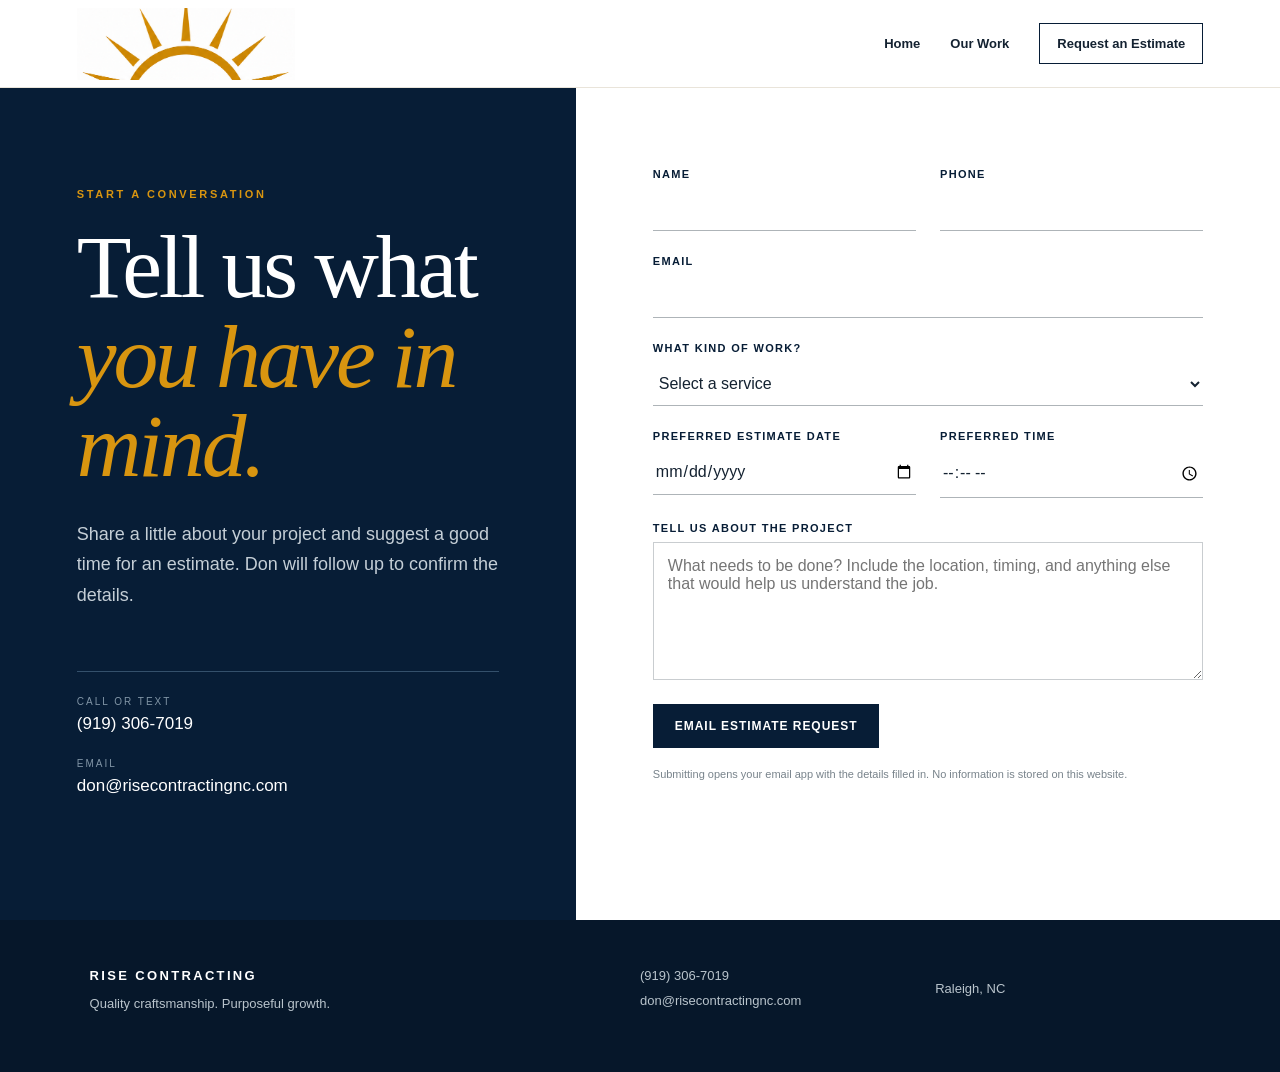
==== contact.html @ 8d482926 "initial placeholders" ====
<!doctype html>
<html lang="en"><head><meta charset="utf-8"><meta name="viewport" content="width=device-width,initial-scale=1"><title>Request an Estimate | Rise Contracting</title><link rel="stylesheet" href="styles.css"><script src="script.js" defer></script></head>
<body><header class="site-header"><a href="index.html" class="brand-logo"><img src="images/rise-contracting-logo.png" alt="Rise Contracting"></a><nav><a href="index.html">Home</a><a href="portfolio.html">Our Work</a><a href="contact.html" class="nav-cta">Request an Estimate</a></nav></header><main><section class="contact-layout"><div class="contact-intro"><p class="eyebrow gold">Start a conversation</p><h1>Tell us what<br><em>you have in mind.</em></h1><p>Share a little about your project and suggest a good time for an estimate. Don will follow up to confirm the details.</p><div class="contact-direct"><p><span>Call or text</span><a href="tel:+19193067019">(919) 306-7019</a></p><p><span>Email</span><a href="mailto:don@risecontractingnc.com">don@risecontractingnc.com</a></p></div></div>
<form class="estimate-form" id="estimate-form"><div class="field-row"><label>Name<input required name="name" autocomplete="name"></label><label>Phone<input required name="phone" type="tel" autocomplete="tel"></label></div><label>Email<input required name="email" type="email" autocomplete="email"></label><label>What kind of work?<select name="project" required><option value="" disabled selected>Select a service</option><option>Carpentry or home repair</option><option>Cabinet installation</option><option>Pressure washing</option><option>New-construction cleaning</option><option>Something else</option></select></label><div class="field-row"><label>Preferred estimate date<input name="date" type="date"></label><label>Preferred time<input name="time" type="time"></label></div><label>Tell us about the project<textarea required name="details" rows="6" placeholder="What needs to be done? Include the location, timing, and anything else that would help us understand the job."></textarea></label><button class="button primary" type="submit">Email Estimate Request</button><p class="form-note">Submitting opens your email app with the details filled in. No information is stored on this website.</p></form></section></main><footer><div><strong>RISE CONTRACTING</strong><p>Quality craftsmanship. Purposeful growth.</p></div><div><a href="tel:+19193067019">(919) 306-7019</a><a href="mailto:don@risecontractingnc.com">don@risecontractingnc.com</a></div><p>Raleigh, NC</p></footer></body></html>
---- styles.css ----
:root{--navy:#071d36;--navy2:#102e4e;--gold:#d89510;--cream:#f7f4ed;--ink:#142231;--muted:#5f6b73}*{box-sizing:border-box}html{scroll-behavior:smooth}body{margin:0;background:var(--cream);color:var(--ink);font-family:Arial,Helvetica,sans-serif}a{color:inherit;text-decoration:none}.site-header{height:88px;padding:0 clamp(24px,6vw,96px);display:flex;align-items:center;justify-content:space-between;background:#fff;border-bottom:1px solid #e9e4da;position:relative;z-index:3}.brand{display:flex;align-items:center;gap:12px;color:var(--navy);font-size:21px;font-weight:900;letter-spacing:.12em}.brand small{display:block;font-size:8px;letter-spacing:.34em;margin-top:2px}.brand-mark{display:grid;place-items:center;background:var(--gold);color:#fff;width:38px;height:38px;clip-path:polygon(50% 0,100% 38%,83% 100%,17% 100%,0 38%);font-size:19px}nav{display:flex;align-items:center;gap:30px;font-size:13px;font-weight:700}.nav-cta{border:1px solid var(--navy);padding:12px 17px}.hero{min-height:680px;display:grid;grid-template-columns:1.08fr .92fr;overflow:hidden;background:#fff}.hero-copy{padding:clamp(80px,10vw,145px) clamp(30px,7vw,110px);align-self:center}.eyebrow{font-size:11px;text-transform:uppercase;letter-spacing:.24em;font-weight:800;color:var(--navy2);margin:0 0 22px}.gold{color:var(--gold)}h1,h2{font-family:Georgia,'Times New Roman',serif;color:var(--navy);font-weight:400;letter-spacing:-.035em}h1{font-size:clamp(54px,6vw,88px);line-height:.97;margin:0 0 28px}h1 em{color:var(--gold);font-weight:400}.lede{max-width:650px;font-size:18px;line-height:1.75;color:var(--muted)}.button-row{display:flex;gap:14px;margin-top:38px;flex-wrap:wrap}.button{display:inline-block;padding:15px 22px;font-size:12px;font-weight:800;letter-spacing:.08em;text-transform:uppercase;transition:.2s}.button:hover{transform:translateY(-2px)}.primary{background:var(--navy);color:#fff}.secondary{border:1px solid #bac0c4}.light{background:#fff;color:var(--navy)}.hero-art{background:var(--navy);min-height:560px;position:relative;overflow:hidden;display:flex;align-items:flex-end;justify-content:center}.hero-art:after{content:"";position:absolute;inset:0;background:linear-gradient(150deg,transparent 50%,rgba(255,255,255,.06))}.sun{width:270px;height:270px;border-radius:50%;background:var(--gold);position:absolute;top:145px;left:50%;transform:translateX(-50%);box-shadow:0 0 0 26px rgba(216,149,16,.08),0 0 0 53px rgba(216,149,16,.05)}.roof{width:390px;height:390px;background:var(--navy2);position:absolute;transform:rotate(45deg);bottom:-185px}.roof-back{left:-50px;opacity:.8}.roof-front{right:-80px;background:#183d62;bottom:-145px}.hero-art p{position:relative;z-index:2;color:#fff;letter-spacing:.3em;font-size:10px;margin-bottom:42px}.principle-band{background:var(--navy);color:#ccd6de;text-align:center;padding:90px 24px}.principle-band h2,.closing-cta h2{color:#fff;font-size:clamp(38px,4.5vw,62px);margin:0 auto 24px;line-height:1.1}.principle-band>p:last-child{max-width:710px;margin:auto;line-height:1.75}.section{padding:110px clamp(24px,7vw,110px)}.section-heading{display:flex;align-items:end;justify-content:space-between;gap:30px;margin-bottom:52px}.section-heading h2{max-width:650px;font-size:clamp(38px,4vw,58px);margin:0}.service-grid{display:grid;grid-template-columns:repeat(3,1fr);border-top:1px solid #cbc5ba}.service-grid article{padding:34px 34px 20px 0;border-right:1px solid #cbc5ba;margin-right:34px}.service-grid article:last-child{border:0}.service-grid span{color:var(--gold);font-size:11px;font-weight:800;letter-spacing:.2em}.service-grid h3{color:var(--navy);font-size:20px;margin:32px 0 15px}.service-grid p{color:var(--muted);line-height:1.7}.mission{background:#e8e2d6;display:grid;grid-template-columns:1fr 1fr;gap:10vw}.mission h2{font-size:clamp(44px,5vw,68px);margin:0;line-height:1.08}.mission div:last-child{font-size:18px;line-height:1.75;color:#43515c}.closing-cta{text-align:center;background:var(--navy2);padding:100px 24px}footer{display:grid;grid-template-columns:2fr 1fr 1fr;gap:40px;background:#06172a;color:#b9c4cc;padding:48px clamp(24px,7vw,110px);font-size:13px;align-items:start}footer strong{color:#fff;letter-spacing:.18em}footer a{display:block;margin-bottom:10px}
.page-hero{background:var(--navy);padding:100px clamp(24px,8vw,130px);color:#c4ced6}.page-hero h1,.contact-intro h1{color:#fff;font-size:clamp(52px,7vw,92px);line-height:1;margin:0 0 28px}.page-hero h1 em,.contact-intro h1 em{color:var(--gold);font-weight:400}.page-hero>p:last-child{max-width:650px;font-size:18px;line-height:1.7}.portfolio-grid{padding:80px clamp(24px,7vw,110px) 110px;display:grid;grid-template-columns:1fr 1fr;gap:60px 34px}.project-card:nth-child(even){margin-top:75px}.project-image{aspect-ratio:4/3;display:grid;place-items:center;position:relative;overflow:hidden}.project-image:before,.project-image:after{content:"";position:absolute;width:65%;height:65%;border:1px solid rgba(255,255,255,.28);transform:rotate(35deg)}.project-image:after{width:35%;height:35%;transform:rotate(-28deg)}.project-image span{position:relative;z-index:2;color:#fff;font-size:10px;font-weight:800;letter-spacing:.2em}.project-image.gold{background:#c88c16}.project-image.blue{background:#264f72}.project-image.sand{background:#a58d6b}.project-image.navy{background:#071d36}.project-image.cream{background:#b8ad99}.project-image.slate{background:#526370}.project-copy{padding:22px 4px}.project-copy p{font-size:10px;letter-spacing:.2em;text-transform:uppercase;color:var(--gold);font-weight:800}.project-copy h2{font-size:30px;margin:10px 0}.project-copy span{color:var(--muted);line-height:1.6}.contact-layout{display:grid;grid-template-columns:.9fr 1.1fr;min-height:780px}.contact-intro{background:var(--navy);padding:100px clamp(24px,6vw,90px);color:#c4ced6}.contact-intro>p:nth-of-type(2){font-size:18px;line-height:1.7;max-width:520px}.contact-direct{border-top:1px solid #34506b;margin-top:60px;padding-top:24px}.contact-direct p{margin:0 0 24px}.contact-direct span{display:block;color:#8195a6;font-size:10px;text-transform:uppercase;letter-spacing:.2em;margin-bottom:7px}.contact-direct a{font-size:17px;color:#fff}.estimate-form{padding:80px clamp(24px,6vw,90px);background:#fff}.estimate-form label{display:block;font-size:11px;letter-spacing:.12em;text-transform:uppercase;font-weight:800;color:var(--navy);margin-bottom:24px}.estimate-form input,.estimate-form select,.estimate-form textarea{display:block;width:100%;border:0;border-bottom:1px solid #aeb4b8;background:transparent;padding:12px 2px;font:16px Arial;color:var(--ink);margin-top:8px;text-transform:none;letter-spacing:normal}.estimate-form textarea{border:1px solid #c9cdd0;padding:14px;resize:vertical}.field-row{display:grid;grid-template-columns:1fr 1fr;gap:24px}.estimate-form button{border:0;cursor:pointer}.form-note{font-size:11px;color:#78838b;line-height:1.5;margin-top:18px}
@media(max-width:800px){.site-header{height:auto;padding:18px 20px;align-items:flex-start}.site-header nav{gap:12px;font-size:11px}.site-header nav a:not(.nav-cta){display:none}.hero{grid-template-columns:1fr}.hero-copy{padding:80px 24px}.hero-art{min-height:420px}.service-grid,.mission{grid-template-columns:1fr}.service-grid article{border-right:0;border-bottom:1px solid #cbc5ba;margin:0}.section-heading{display:block}footer{grid-template-columns:1fr}.section{padding:80px 24px}.portfolio-grid{grid-template-columns:1fr}.project-card:nth-child(even){margin-top:0}.contact-layout{grid-template-columns:1fr}.field-row{grid-template-columns:1fr}.estimate-form{padding:60px 24px}}
.brand-logo{display:block;width:218px;height:72px;overflow:hidden;position:relative}.brand-logo img{position:absolute;width:218px;height:auto;max-width:none;left:0;top:-21px}
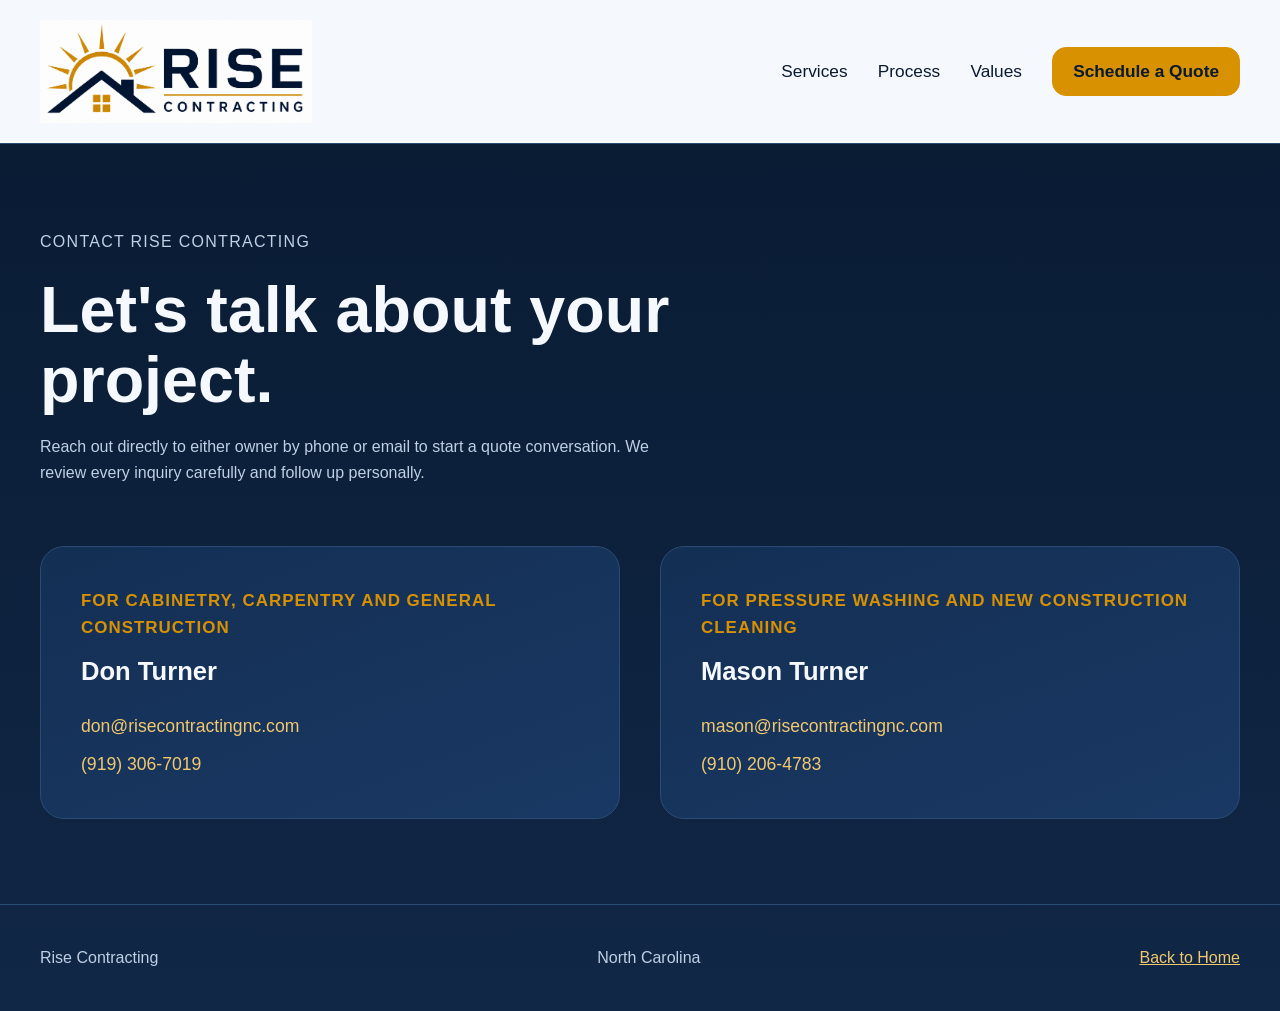
==== commit 15c5b102: "edition 1" ====
--- a/contact.html
+++ b/contact.html
@@ -1,4 +1,57 @@
-<!doctype html>
-<html lang="en"><head><meta charset="utf-8"><meta name="viewport" content="width=device-width,initial-scale=1"><title>Request an Estimate | Rise Contracting</title><link rel="stylesheet" href="styles.css"><script src="script.js" defer></script></head>
-<body><header class="site-header"><a href="index.html" class="brand-logo"><img src="images/rise-contracting-logo.png" alt="Rise Contracting"></a><nav><a href="index.html">Home</a><a href="portfolio.html">Our Work</a><a href="contact.html" class="nav-cta">Request an Estimate</a></nav></header><main><section class="contact-layout"><div class="contact-intro"><p class="eyebrow gold">Start a conversation</p><h1>Tell us what<br><em>you have in mind.</em></h1><p>Share a little about your project and suggest a good time for an estimate. Don will follow up to confirm the details.</p><div class="contact-direct"><p><span>Call or text</span><a href="tel:+19193067019">(919) 306-7019</a></p><p><span>Email</span><a href="mailto:don@risecontractingnc.com">don@risecontractingnc.com</a></p></div></div>
-<form class="estimate-form" id="estimate-form"><div class="field-row"><label>Name<input required name="name" autocomplete="name"></label><label>Phone<input required name="phone" type="tel" autocomplete="tel"></label></div><label>Email<input required name="email" type="email" autocomplete="email"></label><label>What kind of work?<select name="project" required><option value="" disabled selected>Select a service</option><option>Carpentry or home repair</option><option>Cabinet installation</option><option>Pressure washing</option><option>New-construction cleaning</option><option>Something else</option></select></label><div class="field-row"><label>Preferred estimate date<input name="date" type="date"></label><label>Preferred time<input name="time" type="time"></label></div><label>Tell us about the project<textarea required name="details" rows="6" placeholder="What needs to be done? Include the location, timing, and anything else that would help us understand the job."></textarea></label><button class="button primary" type="submit">Email Estimate Request</button><p class="form-note">Submitting opens your email app with the details filled in. No information is stored on this website.</p></form></section></main><footer><div><strong>RISE CONTRACTING</strong><p>Quality craftsmanship. Purposeful growth.</p></div><div><a href="tel:+19193067019">(919) 306-7019</a><a href="mailto:don@risecontractingnc.com">don@risecontractingnc.com</a></div><p>Raleigh, NC</p></footer></body></html>
+<!DOCTYPE html>
+<html lang="en">
+<head>
+  <meta charset="UTF-8">
+  <meta name="viewport" content="width=device-width, initial-scale=1.0">
+  <meta name="description" content="Contact Rise Contracting to schedule a quote for your renovation or custom construction project.">
+  <link rel="stylesheet" href="styles.css">
+</head>
+<body>
+  <header class="site-header">
+    <div class="l-container header-inner">
+      <a href="index.html" class="logo-link" aria-label="Rise Contracting home">
+        <img src="images/rise-contracting-logo-clean.png" alt="Rise Contracting logo">
+      </a>
+      <nav aria-label="Primary" class="site-nav">
+        <a href="index.html#services">Services</a>
+        <a href="index.html#process">Process</a>
+        <a href="index.html#values">Values</a>
+        <a href="contact.html" class="btn btn--small">Schedule a Quote</a>
+      </nav>
+    </div>
+  </header>
+
+  <main class="contact-main">
+    <div class="l-container">
+      <section class="contact-intro" aria-labelledby="contact-heading">
+        <p class="eyebrow">Contact Rise Contracting</p>
+        <h1 id="contact-heading">Let's talk about your project.</h1>
+        <p>Reach out directly to either owner by phone or email to start a quote conversation. We review every inquiry carefully and follow up personally.</p>
+      </section>
+
+      <div class="contact-owners">
+        <article class="contact-owner">
+          <p class="row-index">For Cabinetry, Carpentry and General Construction</p>
+          <h2>Don Turner</h2>
+          <a href="mailto:don@risecontractingnc.com">don@risecontractingnc.com</a>
+          <a href="tel:+19193067019">(919) 306-7019</a>
+        </article>
+        <article class="contact-owner">
+          <p class="row-index">For Pressure Washing and New Construction Cleaning</p>
+          <h2>Mason Turner</h2>
+          <a href="mailto:mason@risecontractingnc.com">mason@risecontractingnc.com</a>
+          <a href="tel:+19102064783">(910) 206-4783</a>
+        </article>
+      </div>
+    </div>
+  </main>
+
+  <footer class="site-footer">
+    <div class="l-container footer-inner">
+      <p>Rise Contracting</p>
+      <p>North Carolina</p>
+      <a href="index.html">Back to Home</a>
+    </div>
+  </footer>
+</body>
+</html>
--- a/styles.css
+++ b/styles.css
@@ -1,4 +1,507 @@
-:root{--navy:#071d36;--navy2:#102e4e;--gold:#d89510;--cream:#f7f4ed;--ink:#142231;--muted:#5f6b73}*{box-sizing:border-box}html{scroll-behavior:smooth}body{margin:0;background:var(--cream);color:var(--ink);font-family:Arial,Helvetica,sans-serif}a{color:inherit;text-decoration:none}.site-header{height:88px;padding:0 clamp(24px,6vw,96px);display:flex;align-items:center;justify-content:space-between;background:#fff;border-bottom:1px solid #e9e4da;position:relative;z-index:3}.brand{display:flex;align-items:center;gap:12px;color:var(--navy);font-size:21px;font-weight:900;letter-spacing:.12em}.brand small{display:block;font-size:8px;letter-spacing:.34em;margin-top:2px}.brand-mark{display:grid;place-items:center;background:var(--gold);color:#fff;width:38px;height:38px;clip-path:polygon(50% 0,100% 38%,83% 100%,17% 100%,0 38%);font-size:19px}nav{display:flex;align-items:center;gap:30px;font-size:13px;font-weight:700}.nav-cta{border:1px solid var(--navy);padding:12px 17px}.hero{min-height:680px;display:grid;grid-template-columns:1.08fr .92fr;overflow:hidden;background:#fff}.hero-copy{padding:clamp(80px,10vw,145px) clamp(30px,7vw,110px);align-self:center}.eyebrow{font-size:11px;text-transform:uppercase;letter-spacing:.24em;font-weight:800;color:var(--navy2);margin:0 0 22px}.gold{color:var(--gold)}h1,h2{font-family:Georgia,'Times New Roman',serif;color:var(--navy);font-weight:400;letter-spacing:-.035em}h1{font-size:clamp(54px,6vw,88px);line-height:.97;margin:0 0 28px}h1 em{color:var(--gold);font-weight:400}.lede{max-width:650px;font-size:18px;line-height:1.75;color:var(--muted)}.button-row{display:flex;gap:14px;margin-top:38px;flex-wrap:wrap}.button{display:inline-block;padding:15px 22px;font-size:12px;font-weight:800;letter-spacing:.08em;text-transform:uppercase;transition:.2s}.button:hover{transform:translateY(-2px)}.primary{background:var(--navy);color:#fff}.secondary{border:1px solid #bac0c4}.light{background:#fff;color:var(--navy)}.hero-art{background:var(--navy);min-height:560px;position:relative;overflow:hidden;display:flex;align-items:flex-end;justify-content:center}.hero-art:after{content:"";position:absolute;inset:0;background:linear-gradient(150deg,transparent 50%,rgba(255,255,255,.06))}.sun{width:270px;height:270px;border-radius:50%;background:var(--gold);position:absolute;top:145px;left:50%;transform:translateX(-50%);box-shadow:0 0 0 26px rgba(216,149,16,.08),0 0 0 53px rgba(216,149,16,.05)}.roof{width:390px;height:390px;background:var(--navy2);position:absolute;transform:rotate(45deg);bottom:-185px}.roof-back{left:-50px;opacity:.8}.roof-front{right:-80px;background:#183d62;bottom:-145px}.hero-art p{position:relative;z-index:2;color:#fff;letter-spacing:.3em;font-size:10px;margin-bottom:42px}.principle-band{background:var(--navy);color:#ccd6de;text-align:center;padding:90px 24px}.principle-band h2,.closing-cta h2{color:#fff;font-size:clamp(38px,4.5vw,62px);margin:0 auto 24px;line-height:1.1}.principle-band>p:last-child{max-width:710px;margin:auto;line-height:1.75}.section{padding:110px clamp(24px,7vw,110px)}.section-heading{display:flex;align-items:end;justify-content:space-between;gap:30px;margin-bottom:52px}.section-heading h2{max-width:650px;font-size:clamp(38px,4vw,58px);margin:0}.service-grid{display:grid;grid-template-columns:repeat(3,1fr);border-top:1px solid #cbc5ba}.service-grid article{padding:34px 34px 20px 0;border-right:1px solid #cbc5ba;margin-right:34px}.service-grid article:last-child{border:0}.service-grid span{color:var(--gold);font-size:11px;font-weight:800;letter-spacing:.2em}.service-grid h3{color:var(--navy);font-size:20px;margin:32px 0 15px}.service-grid p{color:var(--muted);line-height:1.7}.mission{background:#e8e2d6;display:grid;grid-template-columns:1fr 1fr;gap:10vw}.mission h2{font-size:clamp(44px,5vw,68px);margin:0;line-height:1.08}.mission div:last-child{font-size:18px;line-height:1.75;color:#43515c}.closing-cta{text-align:center;background:var(--navy2);padding:100px 24px}footer{display:grid;grid-template-columns:2fr 1fr 1fr;gap:40px;background:#06172a;color:#b9c4cc;padding:48px clamp(24px,7vw,110px);font-size:13px;align-items:start}footer strong{color:#fff;letter-spacing:.18em}footer a{display:block;margin-bottom:10px}
-.page-hero{background:var(--navy);padding:100px clamp(24px,8vw,130px);color:#c4ced6}.page-hero h1,.contact-intro h1{color:#fff;font-size:clamp(52px,7vw,92px);line-height:1;margin:0 0 28px}.page-hero h1 em,.contact-intro h1 em{color:var(--gold);font-weight:400}.page-hero>p:last-child{max-width:650px;font-size:18px;line-height:1.7}.portfolio-grid{padding:80px clamp(24px,7vw,110px) 110px;display:grid;grid-template-columns:1fr 1fr;gap:60px 34px}.project-card:nth-child(even){margin-top:75px}.project-image{aspect-ratio:4/3;display:grid;place-items:center;position:relative;overflow:hidden}.project-image:before,.project-image:after{content:"";position:absolute;width:65%;height:65%;border:1px solid rgba(255,255,255,.28);transform:rotate(35deg)}.project-image:after{width:35%;height:35%;transform:rotate(-28deg)}.project-image span{position:relative;z-index:2;color:#fff;font-size:10px;font-weight:800;letter-spacing:.2em}.project-image.gold{background:#c88c16}.project-image.blue{background:#264f72}.project-image.sand{background:#a58d6b}.project-image.navy{background:#071d36}.project-image.cream{background:#b8ad99}.project-image.slate{background:#526370}.project-copy{padding:22px 4px}.project-copy p{font-size:10px;letter-spacing:.2em;text-transform:uppercase;color:var(--gold);font-weight:800}.project-copy h2{font-size:30px;margin:10px 0}.project-copy span{color:var(--muted);line-height:1.6}.contact-layout{display:grid;grid-template-columns:.9fr 1.1fr;min-height:780px}.contact-intro{background:var(--navy);padding:100px clamp(24px,6vw,90px);color:#c4ced6}.contact-intro>p:nth-of-type(2){font-size:18px;line-height:1.7;max-width:520px}.contact-direct{border-top:1px solid #34506b;margin-top:60px;padding-top:24px}.contact-direct p{margin:0 0 24px}.contact-direct span{display:block;color:#8195a6;font-size:10px;text-transform:uppercase;letter-spacing:.2em;margin-bottom:7px}.contact-direct a{font-size:17px;color:#fff}.estimate-form{padding:80px clamp(24px,6vw,90px);background:#fff}.estimate-form label{display:block;font-size:11px;letter-spacing:.12em;text-transform:uppercase;font-weight:800;color:var(--navy);margin-bottom:24px}.estimate-form input,.estimate-form select,.estimate-form textarea{display:block;width:100%;border:0;border-bottom:1px solid #aeb4b8;background:transparent;padding:12px 2px;font:16px Arial;color:var(--ink);margin-top:8px;text-transform:none;letter-spacing:normal}.estimate-form textarea{border:1px solid #c9cdd0;padding:14px;resize:vertical}.field-row{display:grid;grid-template-columns:1fr 1fr;gap:24px}.estimate-form button{border:0;cursor:pointer}.form-note{font-size:11px;color:#78838b;line-height:1.5;margin-top:18px}
-@media(max-width:800px){.site-header{height:auto;padding:18px 20px;align-items:flex-start}.site-header nav{gap:12px;font-size:11px}.site-header nav a:not(.nav-cta){display:none}.hero{grid-template-columns:1fr}.hero-copy{padding:80px 24px}.hero-art{min-height:420px}.service-grid,.mission{grid-template-columns:1fr}.service-grid article{border-right:0;border-bottom:1px solid #cbc5ba;margin:0}.section-heading{display:block}footer{grid-template-columns:1fr}.section{padding:80px 24px}.portfolio-grid{grid-template-columns:1fr}.project-card:nth-child(even){margin-top:0}.contact-layout{grid-template-columns:1fr}.field-row{grid-template-columns:1fr}.estimate-form{padding:60px 24px}}
-.brand-logo{display:block;width:218px;height:72px;overflow:hidden;position:relative}.brand-logo img{position:absolute;width:218px;height:auto;max-width:none;left:0;top:-21px}
+:root {
+  --bg-primary: #091a31;
+  --bg-secondary: #102746;
+  --surface: #142f54;
+  --surface-soft: #193863;
+  --surface-border: #2a4b74;
+  --text-primary: #f5f8fc;
+  --text-muted: #bfd0e4;
+  --accent: #d89100;
+  --accent-soft: #f2c86e;
+  --space-2xs: clamp(0.5rem, 0.46rem + 0.2vw, 0.63rem);
+  --space-xs: clamp(0.75rem, 0.68rem + 0.32vw, 0.95rem);
+  --space-s: clamp(1rem, 0.91rem + 0.43vw, 1.25rem);
+  --space-m: clamp(1.5rem, 1.37rem + 0.65vw, 1.9rem);
+  --space-l: clamp(2rem, 1.83rem + 0.87vw, 2.5rem);
+  --space-xl: clamp(3rem, 2.74rem + 1.3vw, 3.8rem);
+  --space-2xl: clamp(4.25rem, 3.9rem + 1.75vw, 5.4rem);
+  --radius-s: 0.5rem;
+  --radius-m: 0.875rem;
+  --radius-l: 1.5rem;
+  --max-width: 1200px;
+  --duration-fast: 180ms;
+  --duration-smooth: 340ms;
+  --ease-standard: cubic-bezier(0.22, 1, 0.36, 1);
+}
+
+*,
+*::before,
+*::after {
+  box-sizing: border-box;
+}
+
+body {
+  margin: 0;
+  background: linear-gradient(180deg, var(--bg-primary), var(--bg-secondary));
+  color: var(--text-primary);
+  font-family: "Inter", "Segoe UI", Roboto, Helvetica, Arial, sans-serif;
+  line-height: 1.6;
+}
+
+img {
+  display: block;
+  max-inline-size: 100%;
+}
+
+a {
+  color: inherit;
+}
+
+.l-container {
+  width: min(100% - 3rem, var(--max-width, 1200px));
+  margin-inline: auto;
+}
+
+.site-header {
+  padding-block: var(--space-s);
+  border-block-end: 1px solid var(--surface-border);
+  background: var(--text-primary);
+}
+
+.header-inner {
+  display: grid;
+  grid-template-columns: 1fr auto;
+  align-items: center;
+  gap: var(--space-l);
+}
+
+.logo-link {
+  inline-size: clamp(11rem, 22vw, 17rem);
+}
+
+.site-nav {
+  display: flex;
+  align-items: center;
+  gap: var(--space-m);
+  font-size: clamp(0.95rem, 0.9rem + 0.3vw, 1.08rem);
+}
+
+.site-nav a {
+  text-decoration: none;
+  color: var(--bg-primary);
+  transition: color var(--duration-fast) var(--ease-standard), transform var(--duration-fast) var(--ease-standard);
+}
+
+.site-nav a:hover,
+.site-nav a:focus-visible {
+  color: var(--bg-secondary);
+  transform: translateY(-2px);
+}
+
+.hero {
+  padding-block: var(--space-2xl);
+}
+
+.hero-grid {
+  display: grid;
+  grid-template-columns: 1.4fr 1fr;
+  gap: var(--space-xl);
+  align-items: start;
+}
+
+.hero-copy {
+  display: grid;
+  gap: var(--space-m);
+}
+
+.eyebrow {
+  color: var(--accent-soft);
+  font-size: clamp(0.88rem, 0.84rem + 0.2vw, 1rem);
+  letter-spacing: 0.08em;
+  text-transform: uppercase;
+}
+
+h1,
+h2,
+h3,
+p {
+  margin: 0;
+}
+
+h1 {
+  font-size: clamp(2rem, 3.8vw + 1rem, 4.2rem);
+  line-height: 1.08;
+  max-inline-size: 18ch;
+}
+
+.lead {
+  font-size: clamp(1rem, 0.9rem + 0.45vw, 1.3rem);
+  color: var(--text-muted);
+  max-inline-size: 60ch;
+}
+
+.hero-actions {
+  display: flex;
+  flex-wrap: wrap;
+  gap: var(--space-s);
+}
+
+.btn {
+  display: inline-flex;
+  align-items: center;
+  justify-content: center;
+  padding-block: var(--space-xs);
+  padding-inline: var(--space-m);
+  border-radius: var(--radius-m);
+  border: 1px solid var(--accent);
+  background: var(--accent);
+  color: var(--bg-primary);
+  text-decoration: none;
+  font-weight: 700;
+  transition: transform var(--duration-fast) var(--ease-standard), opacity var(--duration-fast) var(--ease-standard), filter var(--duration-fast) var(--ease-standard);
+}
+
+.btn:hover,
+.btn:focus-visible {
+  transform: translateY(-2px);
+  filter: brightness(1.06);
+}
+
+.btn--ghost {
+  background: transparent;
+  color: var(--text-primary);
+  border-color: var(--surface-border);
+}
+
+.btn--small {
+  padding-block: var(--space-2xs);
+  padding-inline: var(--space-s);
+  color: var(--bg-primary);
+}
+
+.hero-panel {
+  display: grid;
+  gap: var(--space-s);
+  padding: var(--space-l);
+  background: linear-gradient(160deg, var(--surface), var(--surface-soft));
+  border: 1px solid var(--surface-border);
+  border-radius: var(--radius-l);
+}
+
+.hero-panel h2 {
+  font-size: clamp(1.2rem, 1.1rem + 0.55vw, 1.7rem);
+}
+
+.hero-panel p {
+  color: var(--text-muted);
+}
+
+.contact-list {
+  list-style: none;
+  padding: 0;
+  margin: 0;
+  display: grid;
+  gap: var(--space-m);
+}
+
+.contact-list li {
+  display: grid;
+  gap: var(--space-2xs);
+}
+
+.contact-name {
+  font-weight: 700;
+}
+
+.contact-list a {
+  color: var(--accent-soft);
+  text-decoration-color: color-mix(in srgb, var(--accent-soft) 70%, transparent 30%);
+}
+
+.section {
+  padding-block: var(--space-2xl);
+}
+
+.section--alt {
+  background: color-mix(in srgb, var(--bg-secondary) 87%, var(--accent) 13%);
+  border-block: 1px solid var(--surface-border);
+}
+
+.section-grid,
+.process-grid,
+.values-grid {
+  display: grid;
+  gap: var(--space-l);
+}
+
+.section-heading {
+  display: grid;
+  gap: var(--space-s);
+  max-inline-size: 72ch;
+}
+
+.section-heading h2,
+.process-grid h2,
+.values-grid h2,
+.cta h2 {
+  font-size: clamp(1.65rem, 2.5vw + 0.9rem, 3rem);
+  line-height: 1.14;
+}
+
+.section-heading p {
+  color: var(--text-muted);
+}
+
+.tagline-gold {
+  color: var(--accent-soft);
+}
+
+.tagline-gold em {
+  color: var(--accent);
+  font-style: italic;
+}
+
+.cards {
+  display: grid;
+  gap: var(--space-m);
+}
+
+.card {
+  display: grid;
+  gap: var(--space-xs);
+  padding: var(--space-m);
+  background: linear-gradient(160deg, var(--surface), var(--surface-soft));
+  border: 1px solid var(--surface-border);
+  border-radius: var(--radius-m);
+}
+
+.card p {
+  color: var(--text-muted);
+}
+
+/* Compact row layout for Services & Values: replaces tall cards with a
+   divided list so the same content reads in far less vertical space. */
+.row-list {
+  display: grid;
+  margin: 0;
+  padding: 0;
+  list-style: none;
+  border-block-start: 1px solid var(--surface-border);
+}
+
+.row-list li {
+  display: grid;
+  grid-template-columns: minmax(10rem, max-content) 1fr;
+  align-items: center;
+  gap: var(--space-s);
+  padding-block: var(--space-s);
+  border-block-end: 1px solid var(--surface-border);
+}
+
+.row-list li:hover {
+  background: color-mix(in srgb, var(--surface) 60%, transparent 40%);
+}
+
+.row-index {
+  font-size: clamp(0.95rem, 0.9rem + 0.2vw, 1.1rem);
+  font-weight: 800;
+  letter-spacing: 0.06em;
+  text-transform: uppercase;
+  color: var(--accent);
+}
+
+.row-list p {
+  color: var(--text-muted);
+}
+
+/* Services modifier: fixed label column width shared by every row so the
+   description column reads as one aligned column, with a single continuous
+   divider line per row (not split across the two sub-elements). */
+.row-list--services li {
+  grid-template-columns: 20rem 1fr;
+  gap: var(--space-l);
+}
+
+.row-list--services .row-index {
+  white-space: nowrap;
+}
+
+/* Horizontal stepper for the renovation process: nodes connected by a
+   single line read left-to-right as a timeline instead of stacked cards. */
+.stepper {
+  display: grid;
+  grid-template-columns: repeat(4, minmax(0, 1fr));
+  gap: var(--space-m);
+  margin: 0;
+  padding: 0;
+  list-style: none;
+  position: relative;
+}
+
+.stepper::before {
+  content: "";
+  position: absolute;
+  top: 1.25rem;
+  inset-inline: calc(100% / 8);
+  block-size: 1px;
+  background: var(--surface-border);
+}
+
+.stepper li {
+  display: grid;
+  justify-items: center;
+  gap: var(--space-2xs);
+  text-align: center;
+  position: relative;
+}
+
+.stepper-node {
+  inline-size: 2.5rem;
+  block-size: 2.5rem;
+  display: grid;
+  place-items: center;
+  border-radius: 50%;
+  background: var(--accent);
+  color: var(--bg-primary);
+  font-weight: 800;
+  position: relative;
+  z-index: 1;
+}
+
+.stepper h3 {
+  font-size: clamp(0.98rem, 0.94rem + 0.2vw, 1.1rem);
+}
+
+.stepper p {
+  color: var(--text-muted);
+  font-size: clamp(0.88rem, 0.85rem + 0.15vw, 0.95rem);
+}
+
+.cta {
+  padding-block: var(--space-2xl);
+}
+
+.cta-inner {
+  display: grid;
+  gap: var(--space-s);
+  padding: var(--space-xl);
+  border: 1px solid var(--surface-border);
+  border-radius: var(--radius-l);
+  background: linear-gradient(150deg, var(--surface-soft), var(--surface));
+}
+
+.cta-inner p {
+  color: var(--text-muted);
+}
+
+.site-footer {
+  border-block-start: 1px solid var(--surface-border);
+  padding-block: var(--space-l);
+}
+
+.footer-inner {
+  display: flex;
+  flex-wrap: wrap;
+  align-items: center;
+  justify-content: space-between;
+  gap: var(--space-s);
+  color: var(--text-muted);
+}
+
+.footer-inner a {
+  color: var(--accent-soft);
+}
+
+.contact-main {
+  padding-block: var(--space-2xl);
+}
+
+.contact-intro {
+  display: grid;
+  gap: var(--space-s);
+  max-inline-size: 72ch;
+  margin-block-end: var(--space-xl);
+}
+
+.contact-intro p {
+  color: var(--text-muted);
+}
+
+.contact-owners {
+  display: grid;
+  grid-template-columns: repeat(2, minmax(0, 1fr));
+  gap: var(--space-l);
+}
+
+.contact-owner {
+  display: grid;
+  gap: var(--space-2xs);
+  padding: var(--space-l);
+  background: linear-gradient(160deg, var(--surface), var(--surface-soft));
+  border: 1px solid var(--surface-border);
+  border-radius: var(--radius-l);
+}
+
+.contact-owner h2 {
+  font-size: clamp(1.3rem, 1.2rem + 0.5vw, 1.7rem);
+  margin-block-end: var(--space-2xs);
+}
+
+.contact-owner a {
+  color: var(--accent-soft);
+  font-size: clamp(1rem, 0.96rem + 0.2vw, 1.1rem);
+  text-decoration: none;
+}
+
+.contact-owner a:hover,
+.contact-owner a:focus-visible {
+  text-decoration: underline;
+}
+
+@media (max-width: 980px) {
+  .hero-grid {
+    grid-template-columns: 1fr;
+  }
+
+  .contact-owners {
+    grid-template-columns: 1fr;
+  }
+
+  .header-inner {
+    grid-template-columns: 1fr;
+    justify-items: start;
+  }
+
+  .row-list li {
+    grid-template-columns: 1fr;
+    gap: var(--space-2xs);
+  }
+
+  .row-list--services li {
+    grid-template-columns: 1fr;
+  }
+
+  .row-list--services .row-index {
+    white-space: normal;
+  }
+
+  .stepper {
+    grid-template-columns: 1fr;
+    gap: var(--space-l);
+  }
+
+  .stepper::before {
+    inset-inline: auto;
+    inset-inline-start: 1.25rem;
+    inset-block: 1.25rem;
+    inline-size: 1px;
+    block-size: auto;
+  }
+
+  .stepper li {
+    justify-items: start;
+    text-align: start;
+    padding-inline-start: var(--space-l);
+  }
+}
+
+@media (max-width: 620px) {
+  .l-container {
+    width: min(100% - 2rem, var(--max-width, 1200px));
+  }
+
+  .site-nav {
+    flex-wrap: wrap;
+    gap: var(--space-s);
+  }
+}
